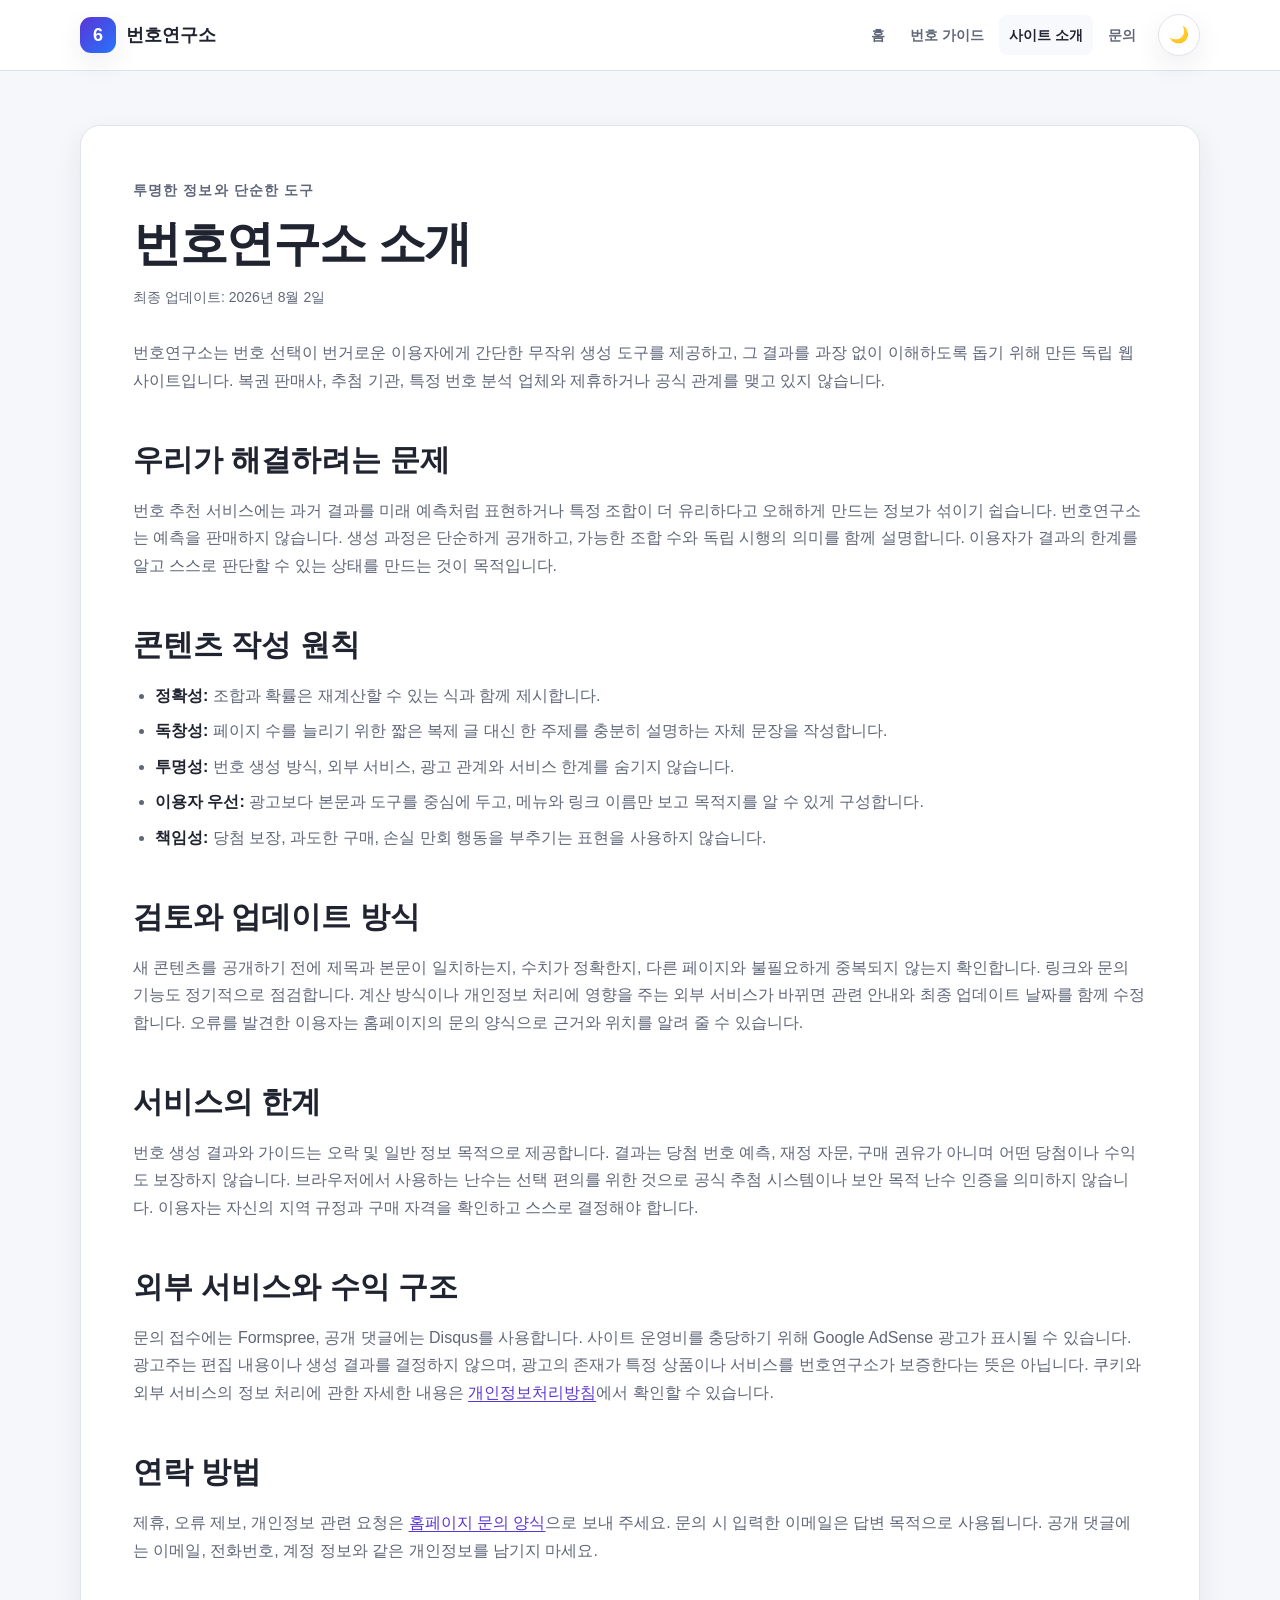
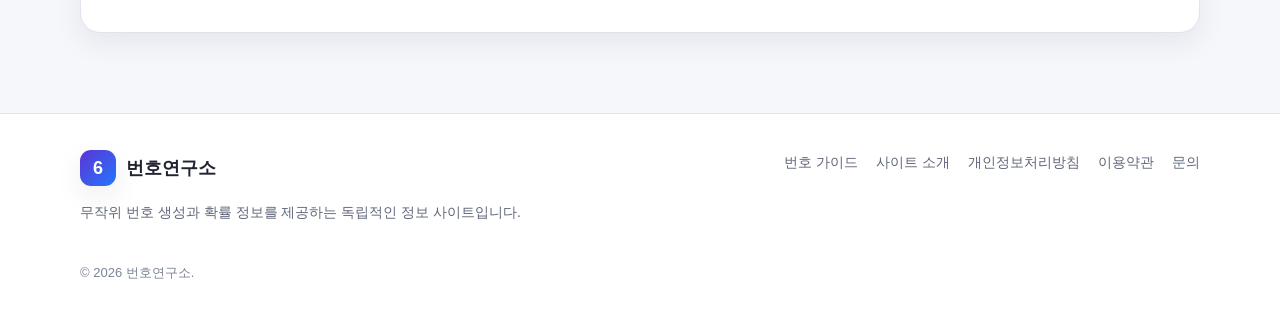
==== about.html @ c935952f "Build AdSense-ready content site" ====
<!doctype html>
<html lang="ko"><head>
<meta charset="utf-8"><meta name="viewport" content="width=device-width, initial-scale=1"><meta name="description" content="번호연구소의 목적, 콘텐츠 작성·검토 원칙, 서비스 한계와 외부 서비스 사용 현황을 공개합니다."><meta name="google-adsense-account" content="ca-pub-9624604767498126"><meta name="theme-color" content="#5b35d5"><link rel="canonical" href="https://pioneerddoji.github.io/product_joco_test/about.html"><title>사이트 소개와 운영 원칙 | 번호연구소</title>
<script>(function(){var t=localStorage.getItem("theme");document.documentElement.dataset.theme=t||(matchMedia("(prefers-color-scheme: dark)").matches?"dark":"light");})();</script><link rel="stylesheet" href="styles.css"><script async src="https://pagead2.googlesyndication.com/pagead/js/adsbygoogle.js?client=ca-pub-9624604767498126" crossorigin="anonymous"></script>
</head><body><a class="skip-link" href="#main">본문으로 건너뛰기</a>
<header class="site-header"><div class="header-inner"><a class="brand" href="index.html"><span class="brand-mark" aria-hidden="true">6</span>번호연구소</a><div class="nav-wrap"><nav class="site-nav" aria-label="주요 메뉴"><a href="index.html">홈</a><a href="guide.html">번호 가이드</a><a href="about.html" aria-current="page">사이트 소개</a><a href="index.html#contact">문의</a></nav><button class="theme-toggle" type="button" data-theme-toggle aria-label="다크 모드로 전환">🌙</button></div></div></header>
<main id="main" class="site-main"><article class="article">
<p class="eyebrow">투명한 정보와 단순한 도구</p><h1>번호연구소 소개</h1><p class="article-meta">최종 업데이트: 2026년 8월 2일</p>
<p>번호연구소는 번호 선택이 번거로운 이용자에게 간단한 무작위 생성 도구를 제공하고, 그 결과를 과장 없이 이해하도록 돕기 위해 만든 독립 웹사이트입니다. 복권 판매사, 추첨 기관, 특정 번호 분석 업체와 제휴하거나 공식 관계를 맺고 있지 않습니다.</p>
<h2>우리가 해결하려는 문제</h2><p>번호 추천 서비스에는 과거 결과를 미래 예측처럼 표현하거나 특정 조합이 더 유리하다고 오해하게 만드는 정보가 섞이기 쉽습니다. 번호연구소는 예측을 판매하지 않습니다. 생성 과정은 단순하게 공개하고, 가능한 조합 수와 독립 시행의 의미를 함께 설명합니다. 이용자가 결과의 한계를 알고 스스로 판단할 수 있는 상태를 만드는 것이 목적입니다.</p>
<h2>콘텐츠 작성 원칙</h2><ul><li><strong>정확성:</strong> 조합과 확률은 재계산할 수 있는 식과 함께 제시합니다.</li><li><strong>독창성:</strong> 페이지 수를 늘리기 위한 짧은 복제 글 대신 한 주제를 충분히 설명하는 자체 문장을 작성합니다.</li><li><strong>투명성:</strong> 번호 생성 방식, 외부 서비스, 광고 관계와 서비스 한계를 숨기지 않습니다.</li><li><strong>이용자 우선:</strong> 광고보다 본문과 도구를 중심에 두고, 메뉴와 링크 이름만 보고 목적지를 알 수 있게 구성합니다.</li><li><strong>책임성:</strong> 당첨 보장, 과도한 구매, 손실 만회 행동을 부추기는 표현을 사용하지 않습니다.</li></ul>
<h2>검토와 업데이트 방식</h2><p>새 콘텐츠를 공개하기 전에 제목과 본문이 일치하는지, 수치가 정확한지, 다른 페이지와 불필요하게 중복되지 않는지 확인합니다. 링크와 문의 기능도 정기적으로 점검합니다. 계산 방식이나 개인정보 처리에 영향을 주는 외부 서비스가 바뀌면 관련 안내와 최종 업데이트 날짜를 함께 수정합니다. 오류를 발견한 이용자는 홈페이지의 문의 양식으로 근거와 위치를 알려 줄 수 있습니다.</p>
<h2>서비스의 한계</h2><p>번호 생성 결과와 가이드는 오락 및 일반 정보 목적으로 제공합니다. 결과는 당첨 번호 예측, 재정 자문, 구매 권유가 아니며 어떤 당첨이나 수익도 보장하지 않습니다. 브라우저에서 사용하는 난수는 선택 편의를 위한 것으로 공식 추첨 시스템이나 보안 목적 난수 인증을 의미하지 않습니다. 이용자는 자신의 지역 규정과 구매 자격을 확인하고 스스로 결정해야 합니다.</p>
<h2>외부 서비스와 수익 구조</h2><p>문의 접수에는 Formspree, 공개 댓글에는 Disqus를 사용합니다. 사이트 운영비를 충당하기 위해 Google AdSense 광고가 표시될 수 있습니다. 광고주는 편집 내용이나 생성 결과를 결정하지 않으며, 광고의 존재가 특정 상품이나 서비스를 번호연구소가 보증한다는 뜻은 아닙니다. 쿠키와 외부 서비스의 정보 처리에 관한 자세한 내용은 <a href="privacy.html">개인정보처리방침</a>에서 확인할 수 있습니다.</p>
<h2>연락 방법</h2><p>제휴, 오류 제보, 개인정보 관련 요청은 <a href="index.html#contact">홈페이지 문의 양식</a>으로 보내 주세요. 문의 시 입력한 이메일은 답변 목적으로 사용됩니다. 공개 댓글에는 이메일, 전화번호, 계정 정보와 같은 개인정보를 남기지 마세요.</p>
</article></main>
<footer class="site-footer"><div class="footer-inner"><div class="footer-top"><div><a class="brand" href="index.html"><span class="brand-mark" aria-hidden="true">6</span>번호연구소</a><p class="footer-copy">무작위 번호 생성과 확률 정보를 제공하는 독립적인 정보 사이트입니다.</p></div><nav class="footer-links" aria-label="하단 메뉴"><a href="guide.html">번호 가이드</a><a href="about.html">사이트 소개</a><a href="privacy.html">개인정보처리방침</a><a href="terms.html">이용약관</a><a href="index.html#contact">문의</a></nav></div><p class="copyright">© <span data-current-year></span> 번호연구소.</p></div></footer><script src="app.js"></script></body></html>
---- styles.css ----
:root {
    color-scheme: light;
    --page: #f5f7fb;
    --surface: #ffffff;
    --surface-soft: #f8f9fc;
    --text: #202431;
    --muted: #606779;
    --subtle: #7c8496;
    --border: #dfe3ec;
    --primary: #5b35d5;
    --primary-dark: #4521b6;
    --accent: #ff8500;
    --accent-dark: #e96e00;
    --success: #197a4b;
    --header: rgba(255,255,255,.92);
    --shadow: 0 20px 55px rgba(34,42,67,.12);
    --shadow-soft: 0 10px 28px rgba(34,42,67,.08);
}

:root[data-theme="dark"] {
    color-scheme: dark;
    --page: #111526;
    --surface: #1a2033;
    --surface-soft: #232a40;
    --text: #f4f6fd;
    --muted: #c0c7d8;
    --subtle: #98a2b8;
    --border: #374059;
    --primary: #9d83ff;
    --primary-dark: #b5a2ff;
    --accent: #ffad42;
    --accent-dark: #ffc46f;
    --success: #62ce97;
    --header: rgba(17,21,38,.92);
    --shadow: 0 20px 55px rgba(0,0,0,.35);
    --shadow-soft: 0 10px 28px rgba(0,0,0,.23);
}

* { box-sizing: border-box; }

html { scroll-behavior: smooth; }

body {
    margin: 0;
    background: var(--page);
    color: var(--text);
    font-family: Pretendard, "Noto Sans KR", -apple-system, BlinkMacSystemFont, "Segoe UI", sans-serif;
    font-size: 16px;
    line-height: 1.72;
    transition: background .25s ease, color .25s ease;
}

a { color: var(--primary); text-underline-offset: 3px; }
a:hover { color: var(--primary-dark); }
button, input, textarea { font: inherit; }
img { max-width: 100%; }

.skip-link {
    position: fixed;
    top: 10px;
    left: 10px;
    z-index: 100;
    transform: translateY(-160%);
    border-radius: 8px;
    background: var(--text);
    color: var(--surface);
    padding: 9px 13px;
}

.skip-link:focus { transform: translateY(0); }

.site-header {
    position: sticky;
    top: 0;
    z-index: 20;
    border-bottom: 1px solid var(--border);
    background: var(--header);
    backdrop-filter: blur(14px);
}

.header-inner {
    width: min(1120px, calc(100% - 32px));
    min-height: 70px;
    margin: 0 auto;
    display: flex;
    align-items: center;
    justify-content: space-between;
    gap: 22px;
}

.brand {
    display: inline-flex;
    align-items: center;
    gap: 10px;
    color: var(--text);
    font-size: 18px;
    font-weight: 850;
    text-decoration: none;
    white-space: nowrap;
}

.brand-mark {
    width: 36px;
    height: 36px;
    display: grid;
    place-items: center;
    border-radius: 11px;
    background: linear-gradient(135deg, var(--primary), #2575fc);
    color: #fff;
    box-shadow: var(--shadow-soft);
}

.nav-wrap { display: flex; align-items: center; gap: 12px; }
.site-nav { display: flex; align-items: center; gap: 5px; }

.site-nav a {
    border-radius: 8px;
    color: var(--muted);
    padding: 8px 10px;
    font-size: 14px;
    font-weight: 700;
    text-decoration: none;
}

.site-nav a:hover,
.site-nav a[aria-current="page"] { background: var(--surface-soft); color: var(--text); }

.theme-toggle {
    min-width: 42px;
    height: 42px;
    border: 1px solid var(--border);
    border-radius: 50%;
    background: var(--surface);
    color: var(--text);
    cursor: pointer;
    box-shadow: var(--shadow-soft);
}

.theme-toggle:hover { transform: translateY(-1px); }

.site-main {
    width: min(1120px, calc(100% - 32px));
    margin: 0 auto;
    padding: 54px 0 80px;
}

.hero {
    position: relative;
    overflow: hidden;
    border: 1px solid rgba(255,255,255,.18);
    border-radius: 28px;
    background: linear-gradient(135deg, #6a11cb, #2575fc);
    color: #fff;
    padding: clamp(42px, 8vw, 88px) clamp(24px, 7vw, 76px);
    box-shadow: var(--shadow);
}

.hero::after {
    content: "";
    position: absolute;
    right: -90px;
    bottom: -130px;
    width: 360px;
    height: 360px;
    border-radius: 50%;
    background: rgba(255,255,255,.1);
}

.eyebrow {
    margin: 0 0 12px;
    color: inherit;
    font-size: 14px;
    font-weight: 800;
    letter-spacing: .08em;
    text-transform: uppercase;
}

.hero h1 {
    max-width: 720px;
    margin: 0;
    font-size: clamp(34px, 6vw, 58px);
    line-height: 1.17;
    letter-spacing: -.035em;
}

.hero-copy {
    max-width: 680px;
    margin: 20px 0 0;
    color: rgba(255,255,255,.86);
    font-size: clamp(17px, 2vw, 20px);
}

.hero-actions { display: flex; flex-wrap: wrap; gap: 12px; margin-top: 28px; }

.button {
    display: inline-flex;
    align-items: center;
    justify-content: center;
    gap: 8px;
    min-height: 48px;
    border: 0;
    border-radius: 11px;
    background: var(--accent);
    color: #fff;
    padding: 11px 20px;
    font-weight: 800;
    text-decoration: none;
    cursor: pointer;
    transition: transform .2s ease, filter .2s ease;
}

.button:hover { color: #fff; filter: brightness(1.05); transform: translateY(-2px); }
.button-secondary { background: rgba(255,255,255,.14); border: 1px solid rgba(255,255,255,.42); }

.trust-row {
    display: grid;
    grid-template-columns: repeat(3, 1fr);
    gap: 16px;
    margin: 22px 0 0;
}

.trust-item,
.content-card,
.panel {
    border: 1px solid var(--border);
    border-radius: 18px;
    background: var(--surface);
    box-shadow: var(--shadow-soft);
}

.trust-item { padding: 18px; }
.trust-item strong { display: block; margin-bottom: 3px; }
.trust-item span { color: var(--muted); font-size: 14px; }

.section { margin-top: 64px; scroll-margin-top: 96px; }
.section-heading { max-width: 720px; margin-bottom: 24px; }
.section-heading h2 { margin: 0 0 9px; font-size: clamp(26px, 4vw, 36px); line-height: 1.3; letter-spacing: -.025em; }
.section-heading p { margin: 0; color: var(--muted); }

.panel { padding: clamp(24px, 5vw, 44px); }
.tool-panel { text-align: center; }
.tool-panel .button { min-width: 200px; font-size: 18px; }

.numbers { margin-top: 28px; }
.number-row { display: flex; align-items: center; justify-content: center; flex-wrap: wrap; gap: 10px; margin-bottom: 14px; }
.set-label { width: 48px; color: var(--muted); font-weight: 800; }

.ball {
    width: 56px;
    height: 56px;
    display: grid;
    place-items: center;
    border-radius: 50%;
    color: #fff;
    font-size: 20px;
    font-weight: 850;
    box-shadow: inset 0 -5px 8px rgba(0,0,0,.18), 0 5px 12px rgba(0,0,0,.12);
    animation: pop .34s ease both;
}

.yellow { background: #f4c430; color: #252525; }
.blue { background: #2675d8; }
.red { background: #df4545; }
.gray { background: #717785; }
.green { background: #35a364; }

@keyframes pop { from { transform: scale(.45); opacity: 0; } to { transform: scale(1); opacity: 1; } }

.notice,
.callout {
    border-left: 4px solid var(--accent);
    border-radius: 0 10px 10px 0;
    background: var(--surface-soft);
    color: var(--muted);
    padding: 14px 16px;
}

.notice { max-width: 720px; margin: 25px auto 0; font-size: 14px; text-align: left; }

.content-grid { display: grid; grid-template-columns: repeat(3, 1fr); gap: 18px; }
.content-grid.two { grid-template-columns: repeat(2, 1fr); }
.content-card { padding: 24px; }
.content-card h3 { margin: 0 0 8px; font-size: 19px; }
.content-card p { margin: 0; color: var(--muted); }
.content-card a.more { display: inline-block; margin-top: 14px; font-weight: 800; }

.article-layout { display: grid; grid-template-columns: minmax(0, 1fr) 270px; gap: 34px; align-items: start; }
.article { border: 1px solid var(--border); border-radius: 20px; background: var(--surface); padding: clamp(26px, 5vw, 52px); box-shadow: var(--shadow-soft); }
.article h1 { margin: 0 0 12px; font-size: clamp(32px, 5vw, 48px); line-height: 1.23; letter-spacing: -.03em; }
.article h2 { margin: 46px 0 14px; font-size: clamp(23px, 3vw, 30px); line-height: 1.35; }
.article h3 { margin: 28px 0 9px; }
.article p, .article li { color: var(--muted); }
.article strong { color: var(--text); }
.article-meta { margin: 0 0 30px; color: var(--subtle); font-size: 14px; }
.article ul, .article ol { padding-left: 22px; }
.article li + li { margin-top: 8px; }

.toc { position: sticky; top: 92px; border: 1px solid var(--border); border-radius: 16px; background: var(--surface); padding: 20px; }
.toc strong { display: block; margin-bottom: 10px; }
.toc a { display: block; color: var(--muted); padding: 5px 0; font-size: 14px; text-decoration: none; }
.toc a:hover { color: var(--primary); }

.stat {
    border: 1px solid var(--border);
    border-radius: 15px;
    background: var(--surface-soft);
    padding: 20px;
    text-align: center;
}

.stat strong { display: block; color: var(--primary); font-size: clamp(26px, 4vw, 38px); line-height: 1.2; }
.stat span { color: var(--muted); font-size: 14px; }

.faq { display: grid; gap: 10px; }
.faq details { border: 1px solid var(--border); border-radius: 12px; background: var(--surface); padding: 17px 19px; }
.faq summary { color: var(--text); font-weight: 800; cursor: pointer; }
.faq details p { margin: 12px 0 0; color: var(--muted); }

.form-grid { display: grid; grid-template-columns: repeat(2, minmax(0,1fr)); gap: 18px; }
.field { display: flex; flex-direction: column; gap: 7px; }
.field-full { grid-column: 1 / -1; }
.field label { color: var(--text); font-size: 14px; font-weight: 800; }
.field input, .field textarea { width: 100%; border: 1px solid var(--border); border-radius: 10px; background: var(--surface-soft); color: var(--text); padding: 12px 14px; }
.field textarea { min-height: 150px; resize: vertical; }
.field input:focus, .field textarea:focus { outline: none; border-color: var(--accent); box-shadow: 0 0 0 3px rgba(255,133,0,.17); }
.consent { grid-column: 1 / -1; display: flex; align-items: flex-start; gap: 9px; color: var(--muted); font-size: 14px; }
.consent input { width: 18px; height: 18px; margin-top: 4px; accent-color: var(--accent); }
.honeypot { position: absolute; left: -9999px; }
.form-grid .button { grid-column: 1 / -1; }

.comments-panel { min-height: 220px; }
.moderation-note { margin-bottom: 22px; color: var(--muted); font-size: 14px; }

.site-footer { border-top: 1px solid var(--border); background: var(--surface); }
.footer-inner { width: min(1120px, calc(100% - 32px)); margin: 0 auto; padding: 36px 0; }
.footer-top { display: flex; justify-content: space-between; gap: 28px; }
.footer-copy { max-width: 520px; color: var(--muted); font-size: 14px; }
.footer-links { display: flex; flex-wrap: wrap; align-content: flex-start; gap: 10px 18px; }
.footer-links a { color: var(--muted); font-size: 14px; text-decoration: none; }
.footer-links a:hover { color: var(--primary); }
.copyright { margin: 24px 0 0; color: var(--subtle); font-size: 13px; }

@media (max-width: 900px) {
    .header-inner { align-items: flex-start; padding: 13px 0; }
    .nav-wrap { align-items: flex-start; }
    .site-nav { max-width: 520px; flex-wrap: wrap; justify-content: flex-end; }
    .content-grid, .trust-row { grid-template-columns: 1fr; }
    .content-grid.two { grid-template-columns: 1fr; }
    .article-layout { grid-template-columns: 1fr; }
    .toc { position: static; order: -1; }
}

@media (max-width: 620px) {
    .header-inner { width: min(100% - 22px, 1120px); }
    .brand span:last-child { display: none; }
    .nav-wrap { flex: 1; justify-content: flex-end; }
    .site-nav { gap: 1px; }
    .site-nav a { padding: 7px 6px; font-size: 12px; }
    .theme-toggle { min-width: 38px; height: 38px; }
    .site-main { width: min(100% - 22px, 1120px); padding-top: 30px; }
    .hero { border-radius: 20px; }
    .hero-actions .button { width: 100%; }
    .panel { border-radius: 15px; }
    .form-grid { grid-template-columns: 1fr; }
    .field-full, .consent, .form-grid .button { grid-column: 1; }
    .ball { width: 44px; height: 44px; font-size: 17px; }
    .set-label { width: 100%; }
    .footer-top { flex-direction: column; }
}

@media (prefers-reduced-motion: reduce) {
    *, *::before, *::after { scroll-behavior: auto !important; transition: none !important; animation: none !important; }
}
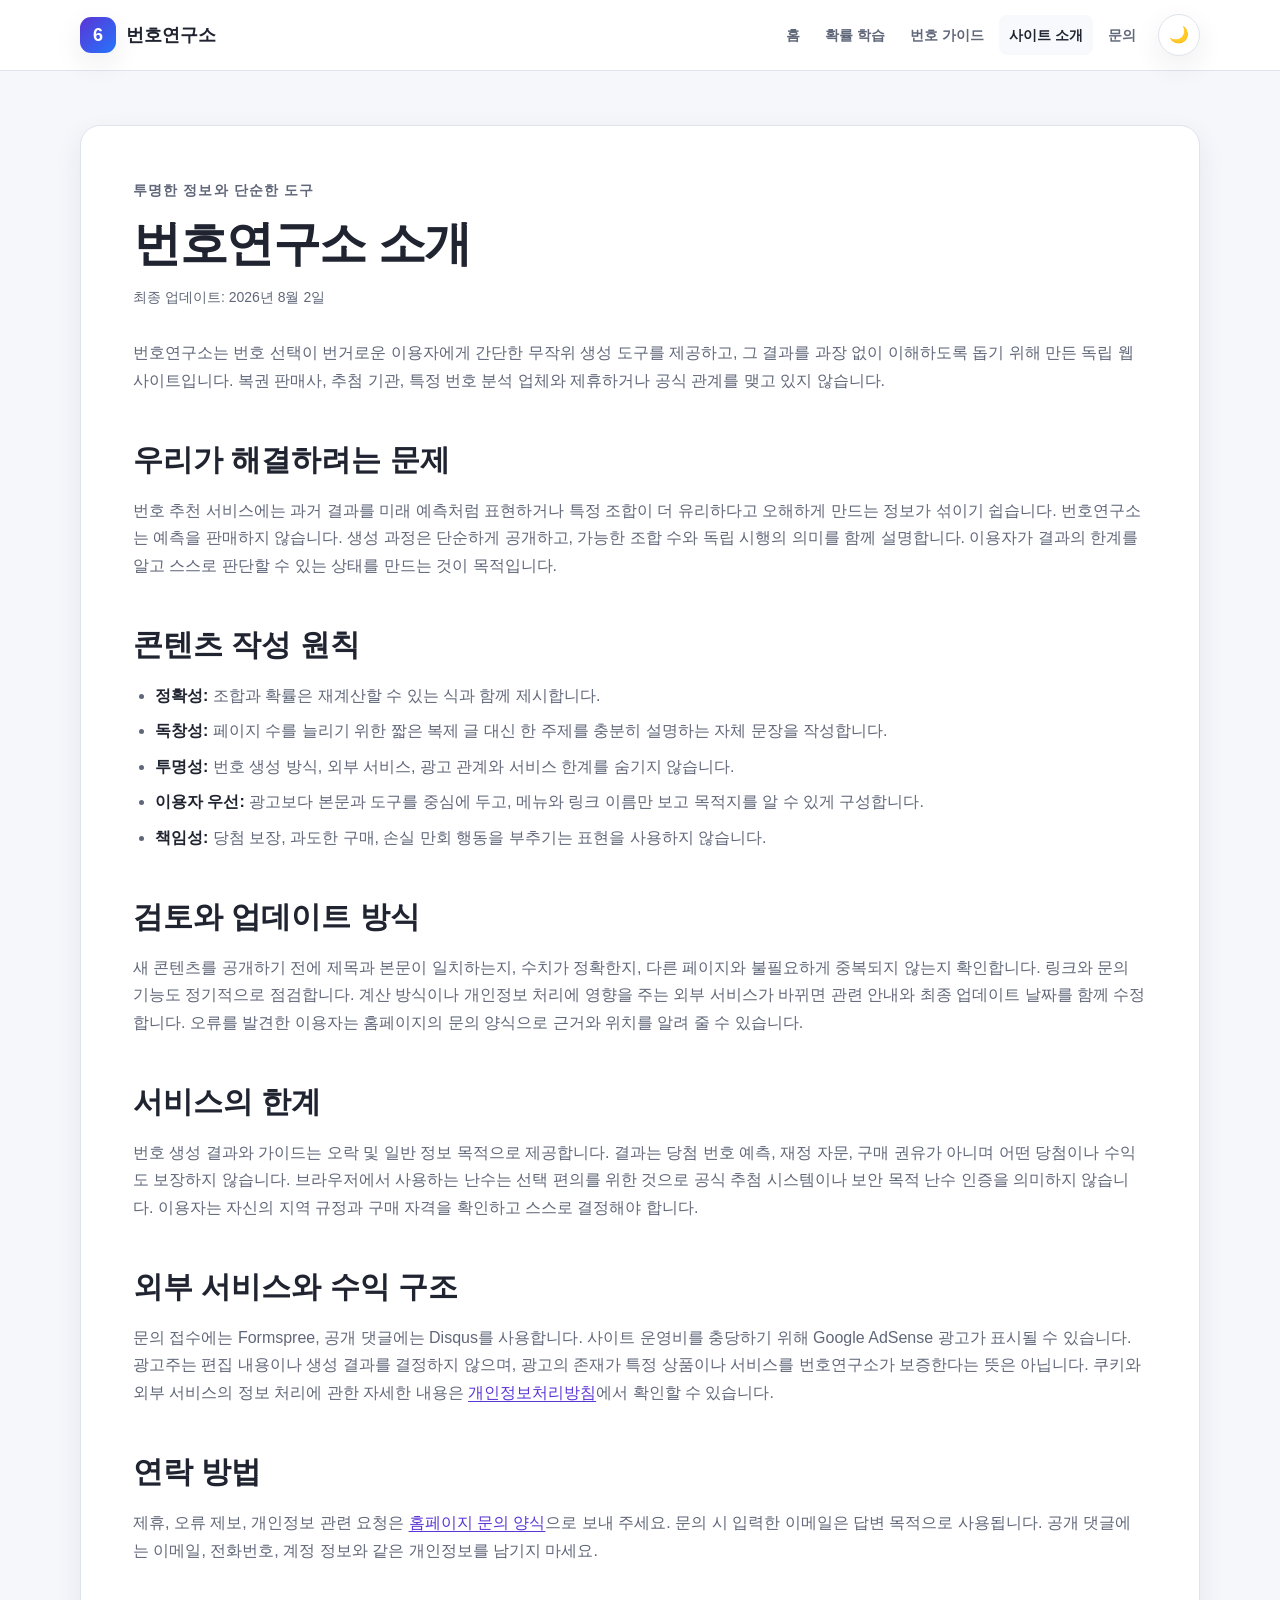
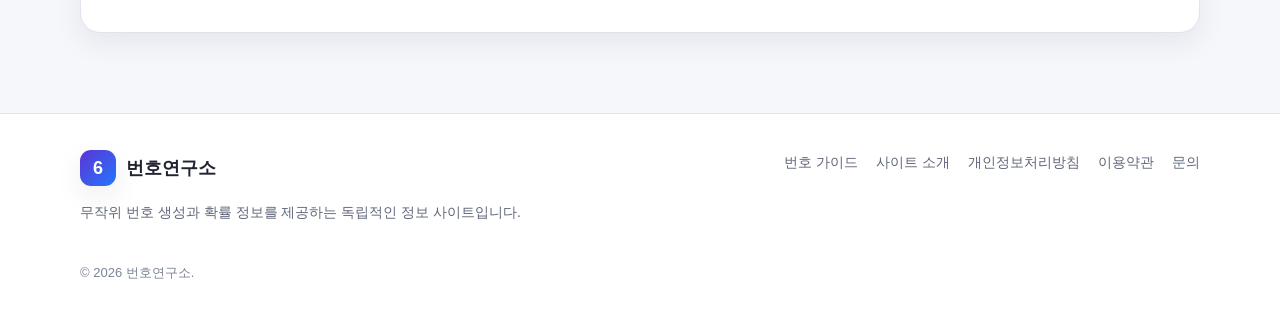
==== commit 21776d14: "Expand probability learning content for AdSense" ====
--- a/about.html
+++ b/about.html
@@ -1,9 +1,9 @@
 <!doctype html>
 <html lang="ko"><head>
-<meta charset="utf-8"><meta name="viewport" content="width=device-width, initial-scale=1"><meta name="description" content="번호연구소의 목적, 콘텐츠 작성·검토 원칙, 서비스 한계와 외부 서비스 사용 현황을 공개합니다."><meta name="google-adsense-account" content="ca-pub-9624604767498126"><meta name="theme-color" content="#5b35d5"><link rel="canonical" href="https://pioneerddoji.github.io/product_joco_test/about.html"><title>사이트 소개와 운영 원칙 | 번호연구소</title>
+<meta charset="utf-8"><meta name="viewport" content="width=device-width, initial-scale=1"><meta name="description" content="번호연구소의 목적, 콘텐츠 작성·검토 원칙, 서비스 한계와 외부 서비스 사용 현황을 공개합니다."><meta name="google-adsense-account" content="ca-pub-9624604767498126"><meta name="theme-color" content="#5b35d5"><link rel="canonical" href="https://pioneerddoji.github.io/about.html"><title>사이트 소개와 운영 원칙 | 번호연구소</title>
 <script>(function(){var t=localStorage.getItem("theme");document.documentElement.dataset.theme=t||(matchMedia("(prefers-color-scheme: dark)").matches?"dark":"light");})();</script><link rel="stylesheet" href="styles.css"><script async src="https://pagead2.googlesyndication.com/pagead/js/adsbygoogle.js?client=ca-pub-9624604767498126" crossorigin="anonymous"></script>
 </head><body><a class="skip-link" href="#main">본문으로 건너뛰기</a>
-<header class="site-header"><div class="header-inner"><a class="brand" href="index.html"><span class="brand-mark" aria-hidden="true">6</span>번호연구소</a><div class="nav-wrap"><nav class="site-nav" aria-label="주요 메뉴"><a href="index.html">홈</a><a href="guide.html">번호 가이드</a><a href="about.html" aria-current="page">사이트 소개</a><a href="index.html#contact">문의</a></nav><button class="theme-toggle" type="button" data-theme-toggle aria-label="다크 모드로 전환">🌙</button></div></div></header>
+<header class="site-header"><div class="header-inner"><a class="brand" href="index.html"><span class="brand-mark" aria-hidden="true">6</span>번호연구소</a><div class="nav-wrap"><nav class="site-nav" aria-label="주요 메뉴"><a href="index.html">홈</a><a href="learn.html">확률 학습</a><a href="guide.html">번호 가이드</a><a href="about.html" aria-current="page">사이트 소개</a><a href="index.html#contact">문의</a></nav><button class="theme-toggle" type="button" data-theme-toggle aria-label="다크 모드로 전환">🌙</button></div></div></header>
 <main id="main" class="site-main"><article class="article">
 <p class="eyebrow">투명한 정보와 단순한 도구</p><h1>번호연구소 소개</h1><p class="article-meta">최종 업데이트: 2026년 8월 2일</p>
 <p>번호연구소는 번호 선택이 번거로운 이용자에게 간단한 무작위 생성 도구를 제공하고, 그 결과를 과장 없이 이해하도록 돕기 위해 만든 독립 웹사이트입니다. 복권 판매사, 추첨 기관, 특정 번호 분석 업체와 제휴하거나 공식 관계를 맺고 있지 않습니다.</p>
